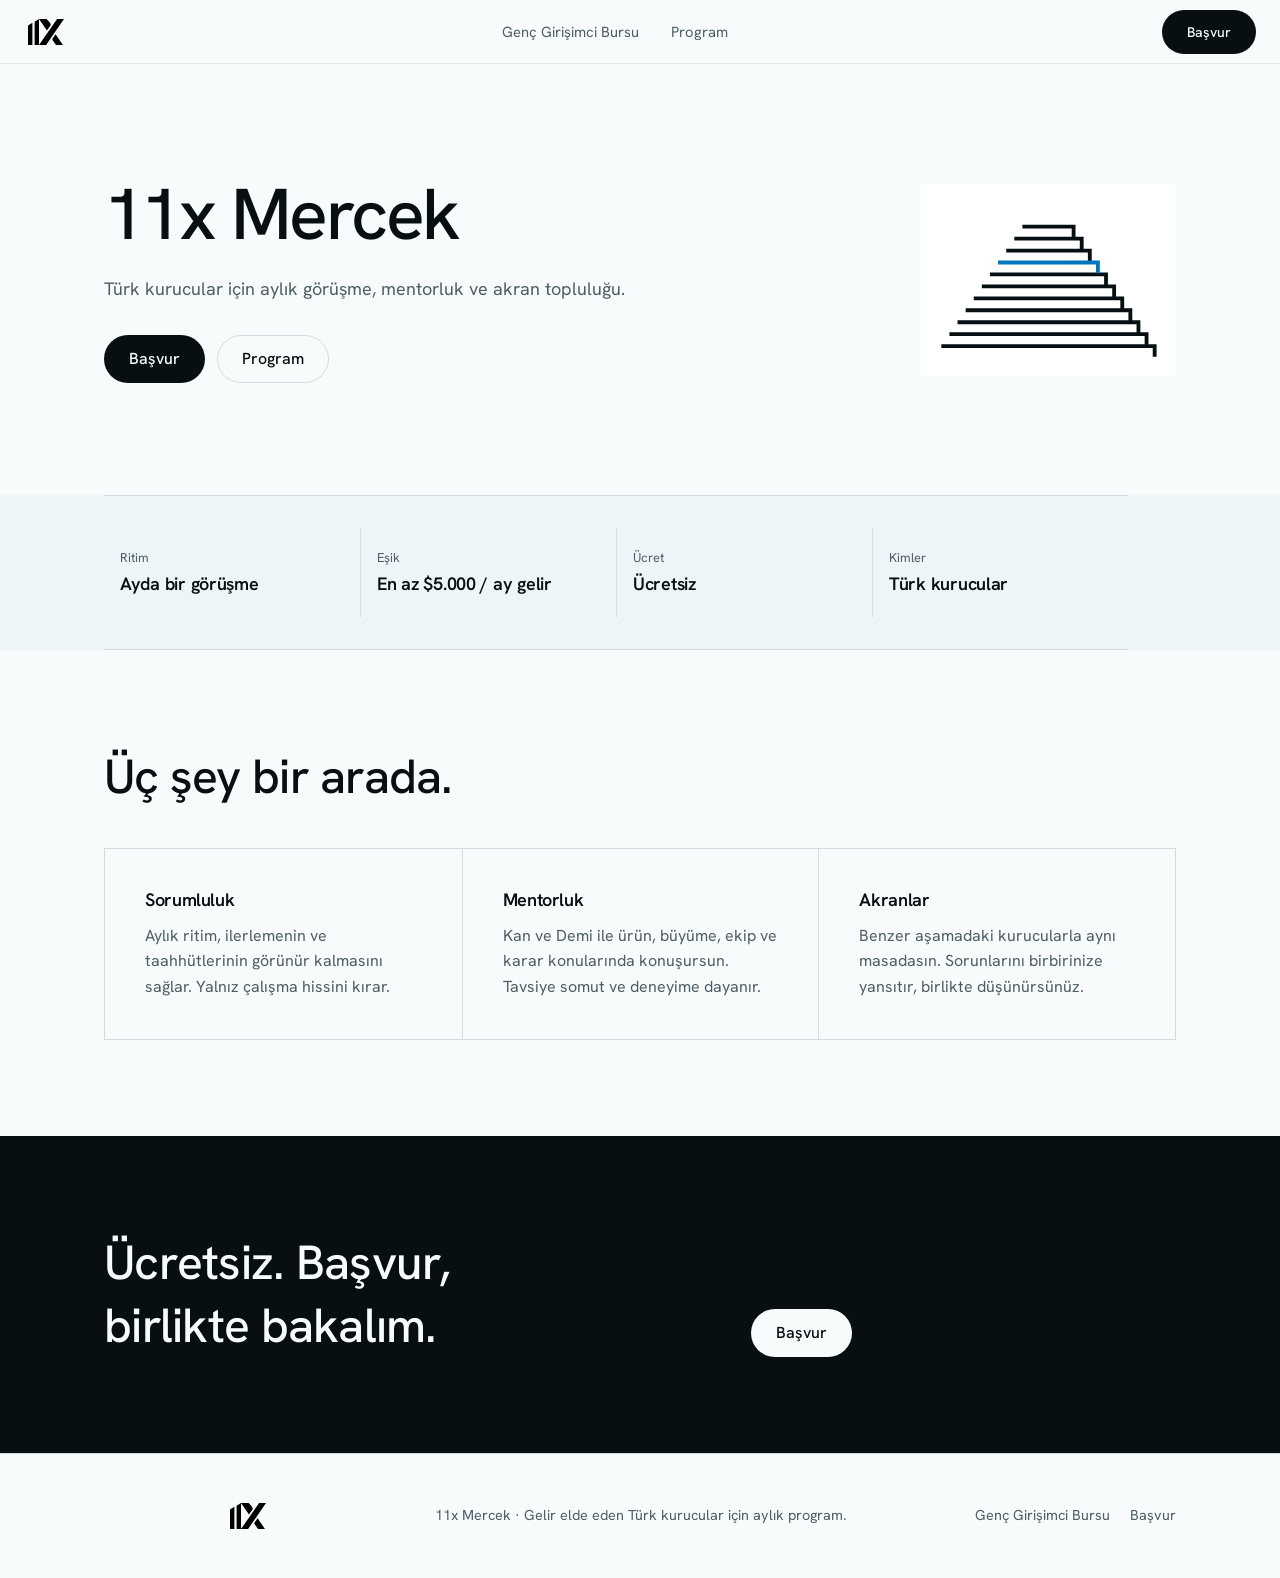
==== mercek/index.html @ 0d8f1ba3 "feat: add 11x Mercek page for revenue-stage founders Introduce /mercek/ as a separate free program t" ====
<!DOCTYPE html>
<html lang="tr">
  <head>
    <meta charset="utf-8">
    <meta
      name="viewport"
      content="width=device-width, initial-scale=1, viewport-fit=cover"
    >
    <title>11x Mercek | Gelir elde eden Türk kurucular için</title>
    <meta
      name="description"
      content="Aylık en az 5.000 USD gelir elde eden Türk kurucular için ücretsiz aylık görüşme, mentorluk ve akran topluluğu."
    >
    <meta name="theme-color" content="oklch(0.16 0.015 230)">
    <meta property="og:title" content="11x Mercek">
    <meta
      property="og:description"
      content="Accountability, mentorluk ve benzer aşamadaki kurucularla aylık görüşmeler. Ücretsiz."
    >
    <meta property="og:type" content="website">
    <meta property="og:url" content="https://11xburs.com/mercek/">
    <link rel="canonical" href="https://11xburs.com/mercek/">
    <link rel="icon" href="../assets/11x-logo.svg" type="image/svg+xml">
    <link rel="preconnect" href="https://fonts.googleapis.com">
    <link rel="preconnect" href="https://fonts.gstatic.com" crossorigin>
    <link
      href="https://fonts.googleapis.com/css2?family=Hanken+Grotesk:wght@400;500;600;700&amp;display=swap"
      rel="stylesheet"
    >
    <link rel="stylesheet" href="../styles.css?v=20260810.1">
  </head>
  <body class="page-mercek">
    <a class="skip-link" href="#icerik">İçeriğe geç</a>

    <header class="site-header">
      <nav class="container nav" aria-label="Ana navigasyon">
        <a class="wordmark" href="../index.html" aria-label="11x ana sayfa">
          <img
            class="wordmark__logo"
            src="../assets/11x-logo.svg"
            alt=""
            width="861"
            height="606"
          >
        </a>
        <div class="nav__links">
          <a href="../index.html">Genç Girişimci Bursu</a>
          <a href="#program">Program</a>
        </div>
        <a
          class="button button--small button--dark"
          href="https://forms.gle/DDXF66MxavWBtj5W9"
          target="_blank"
          rel="noopener noreferrer"
        >
          Başvur
        </a>
      </nav>
    </header>

    <main id="icerik">
      <section class="mercek-hero container" aria-labelledby="mercek-baslik">
        <div class="mercek-hero__copy">
          <h1 id="mercek-baslik">11x Mercek</h1>
          <p class="mercek-hero__lead">
            Türk kurucular için aylık görüşme, mentorluk ve akran topluluğu.
          </p>
          <div class="mercek-hero__actions">
            <a
              class="button button--dark"
              href="https://forms.gle/DDXF66MxavWBtj5W9"
              target="_blank"
              rel="noopener noreferrer"
            >
              Başvur
            </a>
            <a class="button button--outline" href="#program">Program</a>
          </div>
        </div>
        <img
          class="mercek-hero__art"
          src="../assets/terraced-scale.svg"
          alt="Koyu renkli basamakların arasında tek bir kobalt basamak"
          width="1200"
          height="900"
        >
      </section>

      <section class="section section--surface mercek-facts-wrap">
        <div class="container">
          <dl class="fact-strip fact-strip--mercek">
            <div>
              <dt>Ritim</dt>
              <dd>Ayda bir görüşme</dd>
            </div>
            <div>
              <dt>Eşik</dt>
              <dd>En az $5.000 / ay gelir</dd>
            </div>
            <div>
              <dt>Ücret</dt>
              <dd>Ücretsiz</dd>
            </div>
            <div>
              <dt>Kimler</dt>
              <dd>Türk kurucular</dd>
            </div>
          </dl>
        </div>
      </section>

      <section class="section" id="program" aria-labelledby="mercek-program-baslik">
        <div class="container">
          <div class="section-heading section-heading--solo section-heading--compact">
            <h2 id="mercek-program-baslik">Üç şey bir arada.</h2>
          </div>
          <div class="mercek-pillars">
            <article class="mercek-pillar">
              <h3>Sorumluluk</h3>
              <p>
                Aylık ritim, ilerlemenin ve taahhütlerinin görünür kalmasını
                sağlar. Yalnız çalışma hissini kırar.
              </p>
            </article>
            <article class="mercek-pillar">
              <h3>Mentorluk</h3>
              <p>
                Kan ve Demi ile ürün, büyüme, ekip ve karar konularında
                konuşursun. Tavsiye somut ve deneyime dayanır.
              </p>
            </article>
            <article class="mercek-pillar">
              <h3>Akranlar</h3>
              <p>
                Benzer aşamadaki kurucularla aynı masadasın. Sorunlarını
                birbirinize yansıtır, birlikte düşünürsünüz.
              </p>
            </article>
          </div>
        </div>
      </section>

      <section class="section application application--mercek" id="basvuru">
        <div class="container application__intro">
          <div>
            <h2>Ücretsiz. Başvur, birlikte bakalım.</h2>
          </div>
          <div>
            <a
              class="button button--light"
              href="https://forms.gle/DDXF66MxavWBtj5W9"
              target="_blank"
              rel="noopener noreferrer"
            >
              Başvur
            </a>
          </div>
        </div>
      </section>
    </main>

    <footer class="footer">
      <div class="container footer__inner">
        <a
          class="wordmark wordmark--footer"
          href="../index.html"
          aria-label="11x ana sayfa"
        >
          <img
            class="wordmark__logo"
            src="../assets/11x-logo.svg"
            alt=""
            width="861"
            height="606"
          >
        </a>
        <p>11x Mercek · Gelir elde eden Türk kurucular için aylık program.</p>
        <div class="footer__links">
          <a href="../index.html">Genç Girişimci Bursu</a>
          <a
            href="https://forms.gle/DDXF66MxavWBtj5W9"
            target="_blank"
            rel="noopener noreferrer"
          >
            Başvur
          </a>
        </div>
      </div>
    </footer>
  </body>
</html>
---- styles.css ----
:root {
  color-scheme: light;
  --color-bg: oklch(1 0 0);
  --color-surface: oklch(0.965 0.008 230);
  --color-ink: oklch(0.16 0.015 230);
  --color-muted: oklch(0.47 0.025 230);
  --color-line: oklch(0.89 0.012 230);
  --color-primary: oklch(0.52 0.19 230);
  --color-primary-soft: oklch(0.95 0.035 230);
  --color-primary-dark: oklch(0.38 0.16 230);
  --color-on-primary: oklch(1 0 0);
  --container: 70rem;
  --gutter: clamp(1.25rem, 3vw, 1.5rem);
  --radius: 0.25rem;
  --ease-out: cubic-bezier(0.16, 1, 0.3, 1);
  --z-sticky: 20;
}

*,
*::before,
*::after {
  box-sizing: border-box;
}

html {
  scroll-behavior: smooth;
  scroll-padding-top: 8rem;
}

body {
  margin: 0;
  background: var(--color-bg);
  color: var(--color-ink);
  font-family: "Hanken Grotesk", sans-serif;
  font-size: 1rem;
  line-height: 1.5;
  font-kerning: normal;
  font-optical-sizing: auto;
  -webkit-font-smoothing: antialiased;
  text-rendering: optimizeLegibility;
}

body,
button,
input,
textarea {
  font-family: "Hanken Grotesk", sans-serif;
}

img,
svg {
  display: block;
  max-width: 100%;
}

img {
  height: auto;
}

a {
  color: inherit;
}

h1,
h2,
h3,
p,
blockquote,
figure,
dl,
dd {
  margin: 0;
}

h1,
h2,
h3 {
  font-weight: 500;
  letter-spacing: -0.02em;
  line-height: 1.2;
  text-wrap: balance;
}

h3 {
  font-weight: 600;
}

p,
li {
  text-wrap: pretty;
}

button,
a {
  -webkit-tap-highlight-color: transparent;
}

:focus-visible {
  outline: 3px solid var(--color-primary);
  outline-offset: 4px;
}

.sr-only {
  position: absolute;
  width: 1px;
  height: 1px;
  overflow: hidden;
  clip: rect(0, 0, 0, 0);
  clip-path: inset(50%);
  white-space: nowrap;
}

.container {
  width: 100%;
  max-width: var(--container);
  margin-inline: auto;
  padding-left: max(var(--gutter), env(safe-area-inset-left));
  padding-right: max(var(--gutter), env(safe-area-inset-right));
}

.skip-link {
  position: fixed;
  z-index: calc(var(--z-sticky) + 1);
  top: 0.75rem;
  left: 0.75rem;
  translate: 0 -180%;
  padding: 0.6rem 0.9rem;
  border-radius: var(--radius);
  background: var(--color-ink);
  color: var(--color-bg);
  font-weight: 600;
  text-decoration: none;
}

.skip-link:focus {
  translate: 0;
}

.announcement {
  background: var(--color-primary);
  color: var(--color-on-primary);
  font-size: 0.875rem;
  line-height: 1.5;
}

.announcement__inner {
  display: flex;
  min-height: 2.5rem;
  align-items: center;
  justify-content: center;
  gap: 0.65rem;
  text-align: center;
}

.announcement__inner a {
  margin-left: 0.25rem;
  font-weight: 700;
}

.announcement__dot {
  width: 0.5rem;
  height: 0.5rem;
  flex: 0 0 auto;
  border-radius: 50%;
  background: var(--color-on-primary);
  box-shadow: 0 0 0 0.25rem oklch(1 0 0 / 0.2);
}

.site-header {
  position: sticky;
  z-index: var(--z-sticky);
  top: 0;
  box-shadow: inset 0 -1px oklch(0 0 0 / 0.05);
  background: oklch(1 0 0 / 0.82);
  backdrop-filter: blur(4px);
}

.nav {
  display: flex;
  min-height: 4rem;
  max-width: 80rem;
  align-items: center;
  justify-content: space-between;
  gap: 1.5rem;
}

.wordmark {
  display: inline-flex;
  min-width: 2.75rem;
  min-height: 2.75rem;
  align-items: center;
  justify-content: center;
  gap: 0.8rem;
  color: var(--color-ink);
  text-decoration: none;
}

.wordmark__logo {
  width: 2.25rem;
  flex: 0 0 auto;
}

.nav__links {
  display: flex;
  align-items: center;
  gap: clamp(1rem, 2.5vw, 2rem);
}

.nav__links a {
  color: var(--color-muted);
  font-size: 0.92rem;
  font-weight: 400;
  text-decoration: none;
  transition: color 160ms ease;
}

.nav__links a:hover {
  color: var(--color-ink);
}

.nav__links a[aria-current="page"] {
  color: var(--color-ink);
  font-weight: 600;
}

.button {
  display: inline-flex;
  min-height: 3rem;
  align-items: center;
  justify-content: center;
  gap: 0.65rem;
  border: 1px solid transparent;
  border-radius: 999px;
  padding: 0.625rem 1.5rem;
  font-size: 1rem;
  font-weight: 500;
  line-height: 1;
  text-decoration: none;
  transition:
    translate 180ms var(--ease-out),
    background-color 180ms ease,
    color 180ms ease,
    border-color 180ms ease;
}

.button:hover {
  translate: 0 -2px;
}

.button--small {
  min-height: 2.75rem;
  padding: 0.375rem 1.5rem;
  font-size: 0.875rem;
  line-height: 1.5;
}

.button--dark {
  background: var(--color-ink);
  color: var(--color-bg);
}

.button--dark:hover {
  background: var(--color-primary-dark);
}

.button--outline {
  border-color: var(--color-line);
  background: var(--color-bg);
  color: var(--color-ink);
}

.button--outline:hover {
  border-color: var(--color-ink);
}

.button--light {
  background: var(--color-bg);
  color: var(--color-ink);
}

.hero {
  padding-block: 9rem 6rem;
  text-align: center;
}

.hero__art {
  width: 15rem;
  aspect-ratio: 4 / 3;
  margin-inline: auto;
  object-fit: contain;
  animation: hero-arrive 850ms var(--ease-out) both;
}

.hero__copy {
  max-width: 58rem;
  margin: 2.5rem auto 0;
  animation: hero-arrive 850ms 90ms var(--ease-out) both;
}

.hero h1 {
  font-size: 3.5rem;
  line-height: 1.2;
  letter-spacing: -0.0275em;
}

.hero__lead {
  max-width: 48rem;
  margin: 1.25rem auto 0;
  color: var(--color-muted);
  font-size: 1.125rem;
  line-height: 1.625;
}

.hero__actions {
  display: flex;
  flex-wrap: wrap;
  justify-content: center;
  gap: 0.75rem;
  margin-top: 1.75rem;
}

.fact-strip {
  display: grid;
  grid-template-columns: repeat(4, 1fr);
  max-width: 64rem;
  margin: 4.5rem auto 0;
  border-block: 1px solid var(--color-line);
}

.fact-strip div {
  padding: 1.25rem 1rem;
}

.fact-strip div + div {
  border-left: 1px solid var(--color-line);
}

.fact-strip dt {
  color: var(--color-muted);
  font-size: 0.8rem;
}

.fact-strip dd {
  margin-top: 0.15rem;
  font-size: 1.125rem;
  font-weight: 600;
  letter-spacing: -0.015em;
}

.section {
  padding-block: 6rem;
}

.section--surface {
  background: var(--color-surface);
}

.section-heading h2,
.community h2,
.requirements h2,
.faq-layout h2,
.application h2 {
  font-size: clamp(2rem, 4vw, 3rem);
  line-height: 1.3;
  letter-spacing: -0.015em;
}

.section-heading {
  display: grid;
  grid-template-columns: minmax(0, 1.05fr) minmax(18rem, 0.65fr);
  gap: 5rem;
  align-items: end;
  padding-bottom: 3rem;
}

.section-heading > p {
  max-width: 36rem;
  color: var(--color-muted);
  font-size: 1rem;
  line-height: 1.625;
}

.support-list {
  border-top: 1px solid var(--color-line);
}

.support-row {
  display: grid;
  grid-template-columns: minmax(12rem, 0.7fr) minmax(18rem, 1.3fr);
  gap: 3rem;
  padding-block: 2.25rem;
  border-bottom: 1px solid var(--color-line);
}

.support-row h3 {
  font-size: 1.5rem;
  line-height: 1.4;
  letter-spacing: -0.01em;
}

.support-row p {
  max-width: 43rem;
  color: var(--color-muted);
  font-size: 1.125rem;
  line-height: 1.625;
}

.community {
  overflow: hidden;
  background: var(--color-primary-dark);
  color: var(--color-on-primary);
}

.community__layout {
  display: grid;
  grid-template-columns: minmax(0, 1fr) minmax(20rem, 0.8fr);
  gap: 6rem;
}

.community__label,
.application__status {
  margin-bottom: 1rem;
  font-size: 0.75rem;
  font-weight: 600;
  letter-spacing: 0.06em;
  text-transform: uppercase;
}

.community__copy {
  padding-top: 0.5rem;
}

.community__copy > p {
  font-size: 1.125rem;
  line-height: 1.625;
}

.community__copy ul {
  margin: 2rem 0 0;
  padding: 0;
  list-style: none;
}

.community__copy li {
  position: relative;
  padding: 1rem 0 1rem 1.75rem;
  border-top: 1px solid oklch(1 0 0 / 0.24);
}

.community__copy li::before {
  position: absolute;
  left: 0;
  content: "→";
}

.section-heading--compact {
  grid-template-columns: 1fr;
  max-width: 42rem;
  padding-bottom: 2.5rem;
}

.section-heading--solo {
  grid-template-columns: 1fr;
  max-width: 46rem;
}

.mentors {
  display: grid;
  grid-template-columns: repeat(2, 1fr);
  border-block: 1px solid var(--color-line);
}

.mentor {
  display: grid;
  grid-template-columns: 5.5rem minmax(0, 1fr);
  gap: 1.25rem;
  align-items: start;
  padding: 2.5rem;
}

.mentor + .mentor {
  border-left: 1px solid var(--color-line);
}

.mentor__photo {
  width: 5.5rem;
  aspect-ratio: 1;
  border: 1px solid var(--color-line);
  border-radius: 50%;
  object-fit: cover;
}

.mentor__content {
  display: flex;
  min-width: 0;
  height: 100%;
  flex-direction: column;
}

.mentor h3 {
  font-size: 1.5rem;
  line-height: 1.4;
  letter-spacing: -0.01em;
}

.mentor__role {
  margin-top: 0.25rem;
  color: var(--color-primary-dark);
  font-weight: 600;
}

.mentor__role a {
  text-decoration-thickness: 1px;
  text-underline-offset: 0.18em;
}

.mentor__content > p:not(.mentor__role) {
  margin-top: 1.25rem;
  color: var(--color-muted);
  line-height: 1.625;
}

.mentor__content > a {
  display: inline-block;
  align-self: flex-start;
  margin-top: auto;
  padding-top: 1.5rem;
  color: var(--color-ink);
  font-weight: 600;
  text-underline-offset: 0.2em;
}

.requirements {
  display: grid;
  grid-template-columns: minmax(16rem, 0.65fr) minmax(0, 1.35fr);
  gap: 5rem;
}

.requirements > div:first-child > p {
  max-width: 28rem;
  margin-top: 1.5rem;
  color: var(--color-muted);
  font-size: 1rem;
}

.requirements__columns {
  display: grid;
  grid-template-columns: repeat(2, 1fr);
  gap: 3rem;
}

.requirements h3 {
  font-size: 1.4rem;
}

.check-list {
  margin: 1.5rem 0 0;
  padding: 0;
  list-style: none;
}

.check-list li {
  position: relative;
  padding: 0.85rem 0 0.85rem 1.8rem;
  border-top: 1px solid var(--color-line);
  line-height: 1.6;
}

.check-list li::before {
  position: absolute;
  left: 0;
  color: var(--color-primary);
  content: "✓";
  font-weight: 700;
}

.faq-layout {
  display: grid;
  grid-template-columns: minmax(16rem, 0.7fr) minmax(0, 1.3fr);
  gap: 5rem;
}

.faq {
  border-top: 1px solid var(--color-line);
}

.faq details {
  border-bottom: 1px solid var(--color-line);
}

.faq summary {
  position: relative;
  padding: 1.45rem 3rem 1.45rem 0;
  cursor: pointer;
  font-size: 1.12rem;
  font-weight: 600;
  list-style: none;
}

.faq summary::-webkit-details-marker {
  display: none;
}

.faq summary::after {
  position: absolute;
  top: 50%;
  right: 0.25rem;
  color: var(--color-primary);
  content: "+";
  font-size: 1.6rem;
  font-weight: 400;
  translate: 0 -50%;
}

.faq details[open] summary::after {
  content: "–";
}

.faq details p {
  max-width: 42rem;
  padding: 0 3rem 1.5rem 0;
  color: var(--color-muted);
  line-height: 1.625;
}

.mentor-testimonial {
  max-width: 52rem;
  margin-top: 6rem;
  text-align: center;
}

.mentor-testimonial blockquote {
  border-block: 1px solid var(--color-line);
  padding: 3rem 1rem;
  color: var(--color-ink);
  font-size: clamp(1.5rem, 3vw, 2.25rem);
  font-weight: 500;
  line-height: 1.4;
  letter-spacing: -0.015em;
  text-wrap: balance;
}

.mentor-testimonial figcaption {
  margin-top: 1rem;
  color: var(--color-muted);
  font-size: 0.875rem;
}

.alumni-voices {
  background: var(--color-surface);
}

.alumni-highlight {
  display: grid;
  grid-template-columns: minmax(16rem, 0.6fr) minmax(0, 1.4fr);
  border-block: 1px solid var(--color-line);
}

.alumni-highlight + .alumni-highlight {
  border-top: 0;
}

.alumni-highlight__quote {
  display: flex;
  min-width: 0;
  align-items: center;
  padding: clamp(2rem, 4vw, 3rem) 0 clamp(2rem, 4vw, 3rem)
    clamp(2rem, 5vw, 4.5rem);
}

.alumni-highlight__quote blockquote {
  max-width: 50rem;
  font-size: 1.125rem;
  font-weight: 400;
  line-height: 1.65;
  letter-spacing: -0.005em;
  text-wrap: pretty;
}

.alumni-highlight__person {
  display: flex;
  flex-direction: column;
  justify-content: center;
  gap: 1.25rem;
  border-right: 1px solid var(--color-line);
  padding: clamp(2rem, 4vw, 3rem) clamp(2rem, 4vw, 3rem)
    clamp(2rem, 4vw, 3rem) 0;
}

.alumni-highlight__person h3 {
  font-size: 1.25rem;
}

.age-badge {
  display: inline-flex;
  min-height: 1.6rem;
  align-items: center;
  border-radius: 999px;
  padding: 0.2rem 0.6rem;
  background: var(--color-primary-soft);
  color: var(--color-primary-dark);
  font-size: 0.75rem;
  font-weight: 600;
  letter-spacing: 0;
  line-height: 1;
  vertical-align: 0.15em;
  white-space: nowrap;
}

.alumni-highlight__person h3 .age-badge {
  margin-left: 0.4rem;
}

.alumni-highlight__person p {
  max-width: 30rem;
  margin-top: 0.625rem;
  color: var(--color-muted);
  font-size: 0.9375rem;
  line-height: 1.625;
}

.alumni-voices__footer {
  display: flex;
  justify-content: flex-end;
  margin-top: 2rem;
}

.alumni-portrait {
  display: block;
  width: 7.5rem;
  aspect-ratio: 1;
  flex: 0 0 auto;
  border-radius: 50%;
  background: var(--color-primary);
  box-shadow: inset 0 0 0 1px oklch(1 0 0 / 0.18);
  object-fit: cover;
  object-position: center;
}

.alumni-portrait--small {
  width: 5.5rem;
}

.alumni-page-hero {
  display: grid;
  grid-template-columns: minmax(0, 1fr) 18rem;
  gap: clamp(3rem, 8vw, 8rem);
  align-items: center;
  padding-block: clamp(5rem, 10vw, 8rem);
}

.alumni-page-hero__copy {
  max-width: 46rem;
}

.alumni-page-hero h1 {
  font-size: clamp(2.75rem, 6vw, 5rem);
  line-height: 1.08;
  letter-spacing: -0.035em;
}

.alumni-page-hero p {
  max-width: 42rem;
  margin-top: 1.5rem;
  color: var(--color-muted);
  font-size: 1.2rem;
  line-height: 1.625;
}

.alumni-page-hero__art {
  width: 100%;
  aspect-ratio: 4 / 3;
  object-fit: contain;
  animation: hero-arrive 850ms var(--ease-out) both;
}

.graduate-list {
  border-top: 1px solid var(--color-line);
}

.graduate-entry {
  border-bottom: 1px solid var(--color-line);
}

.graduate-entry > summary {
  display: grid;
  grid-template-columns: 7.5rem minmax(0, 1fr) auto;
  gap: clamp(1.5rem, 4vw, 3rem);
  align-items: center;
  min-height: 10rem;
  padding-block: 1.5rem;
  cursor: pointer;
  list-style: none;
}

.graduate-entry > summary::-webkit-details-marker {
  display: none;
}

.graduate-entry__identity {
  display: flex;
  min-width: 0;
  flex-direction: column;
  gap: 0.65rem;
}

.graduate-entry__identity strong {
  font-size: clamp(1.65rem, 3vw, 2.25rem);
  font-weight: 500;
  letter-spacing: -0.02em;
  line-height: 1.2;
}

.graduate-entry__name {
  display: flex;
  flex-wrap: wrap;
  align-items: center;
  gap: 0.75rem;
  color: var(--color-ink);
}

.graduate-entry__badges {
  display: inline-flex;
  align-items: center;
  gap: 0.4rem;
}

.graduate-entry__bio {
  max-width: 43rem;
  color: var(--color-muted);
  line-height: 1.625;
}

.graduate-entry__toggle {
  display: inline-flex;
  min-width: 8.5rem;
  min-height: 2.75rem;
  align-items: center;
  justify-content: flex-end;
  gap: 0.75rem;
  color: var(--color-primary-dark);
  font-size: 0.9rem;
  font-weight: 600;
}

.graduate-entry__toggle::after {
  content: "+";
  font-size: 1.5rem;
  font-weight: 400;
}

.graduate-entry__close-label {
  display: none;
}

.graduate-entry[open] .graduate-entry__open-label {
  display: none;
}

.graduate-entry[open] .graduate-entry__close-label {
  display: inline;
}

.graduate-entry[open] .graduate-entry__toggle::after {
  content: "–";
}

.graduate-entry__body {
  border-top: 1px solid var(--color-line);
  padding-left: calc(7.5rem + clamp(1.5rem, 4vw, 3rem));
}

.profile-link {
  display: inline-flex;
  width: 1.75rem;
  height: 1.75rem;
  align-items: center;
  justify-content: center;
  border: 0;
  border-radius: 0.25rem;
  padding: 0.35rem;
  background: transparent;
  color: var(--color-muted);
  flex: 0 0 auto;
  text-decoration: none;
  transition: color 180ms var(--ease-out);
}

.profile-link:hover {
  color: var(--color-primary-dark);
}

.profile-link svg {
  width: 100%;
  height: 100%;
}

.graduate-story {
  display: grid;
  grid-template-columns: minmax(9rem, 0.35fr) minmax(0, 1fr);
  gap: clamp(2rem, 5vw, 5rem);
  padding-block: clamp(2rem, 5vw, 3.5rem);
  border-bottom: 1px solid var(--color-line);
}

.graduate-story:last-child {
  border-bottom: 0;
}

.graduate-story figcaption {
  color: var(--color-primary-dark);
  font-size: 0.9rem;
  font-weight: 600;
}

.graduate-story blockquote {
  max-width: 46rem;
  font-size: clamp(1.2rem, 2.25vw, 1.65rem);
  font-weight: 500;
  line-height: 1.55;
  letter-spacing: -0.012em;
  text-wrap: pretty;
}

.application {
  background: var(--color-ink);
  color: var(--color-bg);
}

.application__intro {
  display: grid;
  grid-template-columns: minmax(0, 1fr) minmax(20rem, 0.75fr);
  gap: 5rem;
  align-items: end;
}

.application__intro .button {
  margin-top: 0;
}

.footer {
  border-top: 1px solid var(--color-line);
  padding-block: 2.5rem;
}

.footer__inner {
  display: grid;
  grid-template-columns: 1fr 1.5fr 1fr;
  align-items: center;
  gap: 2rem;
}

.footer__inner > p {
  color: var(--color-muted);
  font-size: 0.9rem;
  text-align: center;
}

.footer__links {
  display: flex;
  flex-wrap: wrap;
  justify-content: flex-end;
  gap: 1.25rem;
}

.footer__links a {
  color: var(--color-muted);
  font-size: 0.9rem;
  text-decoration: none;
}

@keyframes hero-arrive {
  from {
    transform: translateY(18px) scale(0.98);
  }
  to {
    transform: translateY(0) scale(1);
  }
}

/* —— 11x Mercek —— */

.page-mercek {
  --color-bg: oklch(0.985 0.004 230);
}

.page-mercek .site-header {
  background: oklch(0.985 0.004 230 / 0.92);
  box-shadow: inset 0 -1px oklch(0 0 0 / 0.08);
}

.mercek-hero {
  display: grid;
  grid-template-columns: minmax(0, 1fr) 16rem;
  gap: clamp(2.5rem, 7vw, 6rem);
  align-items: center;
  padding-block: clamp(4rem, 9vw, 7rem);
}

.mercek-hero__copy {
  max-width: 44rem;
}

.mercek-hero__eyebrow {
  margin-bottom: 1rem;
  color: var(--color-primary-dark);
  font-size: 0.75rem;
  font-weight: 600;
  letter-spacing: 0.06em;
  text-transform: uppercase;
}

.mercek-hero h1 {
  font-size: clamp(2.75rem, 6vw, 4.5rem);
  line-height: 1.08;
  letter-spacing: -0.035em;
}

.mercek-hero__lead {
  max-width: 40rem;
  margin-top: 1.25rem;
  color: var(--color-muted);
  font-size: 1.125rem;
  line-height: 1.625;
}

.mercek-hero__actions {
  display: flex;
  flex-wrap: wrap;
  gap: 0.75rem;
  margin-top: 2rem;
}

.mercek-hero__art {
  width: 100%;
  aspect-ratio: 4 / 3;
  object-fit: contain;
  animation: hero-arrive 850ms var(--ease-out) both;
}

.mercek-facts-wrap {
  padding-block: 0;
}

.fact-strip--mercek {
  margin: 0;
  padding-block: 2rem;
}

.mercek-pillars {
  display: grid;
  grid-template-columns: repeat(3, 1fr);
  gap: 0;
  border: 1px solid var(--color-line);
}

.mercek-pillar {
  padding: clamp(1.75rem, 4vw, 2.5rem);
}

.mercek-pillar + .mercek-pillar {
  border-left: 1px solid var(--color-line);
}

.mercek-pillar h3 {
  font-size: 1.125rem;
}

.mercek-pillar p {
  margin-top: 0.75rem;
  color: var(--color-muted);
  font-size: 1rem;
  line-height: 1.6;
}

.mercek-process {
  display: grid;
  grid-template-columns: minmax(0, 1fr) minmax(16rem, 0.55fr);
  gap: clamp(2.5rem, 6vw, 5rem);
  align-items: start;
}

.mercek-process__lead {
  max-width: 40rem;
  margin-top: 1rem;
  color: var(--color-muted);
  font-size: 1.125rem;
  line-height: 1.625;
}

.mercek-process__steps {
  margin: 0;
  padding: 0;
  list-style: none;
  counter-reset: mercek-step;
  border-top: 1px solid var(--color-line);
}

.mercek-process__steps li {
  position: relative;
  padding: 1.25rem 0 1.25rem 2.75rem;
  border-bottom: 1px solid var(--color-line);
  font-size: 1.05rem;
  line-height: 1.5;
}

.mercek-process__steps li::before {
  position: absolute;
  left: 0;
  top: 1.25rem;
  counter-increment: mercek-step;
  content: counter(mercek-step);
  display: grid;
  width: 1.75rem;
  height: 1.75rem;
  place-items: center;
  border-radius: 50%;
  background: var(--color-primary-soft);
  color: var(--color-primary-dark);
  font-size: 0.8rem;
  font-weight: 600;
}

.requirements--mercek {
  grid-template-columns: minmax(0, 1fr) minmax(18rem, 0.65fr);
}

.check-list--mercek {
  margin: 0;
}

.mercek-teaser {
  border-block: 1px solid var(--color-line);
  background: var(--color-surface);
}

.mercek-teaser__layout {
  display: grid;
  grid-template-columns: minmax(0, 1fr) minmax(18rem, 0.75fr);
  gap: clamp(2rem, 6vw, 5rem);
  align-items: end;
}

.mercek-teaser__label {
  margin-bottom: 1rem;
  color: var(--color-primary-dark);
  font-size: 0.75rem;
  font-weight: 600;
  letter-spacing: 0.06em;
  text-transform: uppercase;
}

.mercek-teaser h2 {
  font-size: clamp(1.75rem, 4vw, 2.5rem);
}

.mercek-teaser__copy > p {
  color: var(--color-muted);
  font-size: 1.0625rem;
  line-height: 1.625;
}

.mercek-teaser__copy .button {
  margin-top: 1.5rem;
}

@media (max-width: 47.999rem) {
  .nav__links {
    display: none;
  }

  .section-heading,
  .community__layout,
  .requirements,
  .faq-layout,
  .application__intro,
  .alumni-highlight {
    grid-template-columns: 1fr;
    gap: 2.5rem;
  }

  .section-heading {
    align-items: start;
  }

  .support-row {
    grid-template-columns: minmax(10rem, 0.55fr) minmax(16rem, 1fr);
  }

  .alumni-highlight__quote {
    padding: 2rem 0;
  }

  .alumni-highlight {
    gap: 0;
  }

  .alumni-highlight__person {
    border-right: 0;
    border-bottom: 1px solid var(--color-line);
    padding-inline: 0;
  }

  .mercek-pillars {
    grid-template-columns: 1fr;
  }

  .mercek-pillar + .mercek-pillar {
    border-left: 0;
    border-top: 1px solid var(--color-line);
  }

  .requirements--mercek,
  .mercek-teaser__layout,
  .mercek-process {
    grid-template-columns: 1fr;
    gap: 2.5rem;
  }
}

@media (max-width: 47.5rem) {
  html {
    scroll-padding-top: 6rem;
  }

  .announcement__inner {
    justify-content: flex-start;
    padding-block: 0.55rem;
    font-size: 0.8125rem;
    line-height: 1.4;
    text-align: left;
  }

  .announcement__inner a {
    display: none;
  }

  .announcement__dot {
    align-self: flex-start;
    margin-top: 0.35rem;
  }

  .nav {
    min-height: 3.75rem;
    gap: 1rem;
  }

  .nav .button--small {
    min-height: 2.75rem;
    padding-inline: 1.125rem;
    font-size: 0.8125rem;
  }

  .section {
    padding-block: 4.5rem;
  }

  .section-heading h2,
  .community h2,
  .requirements h2,
  .faq-layout h2,
  .application h2 {
    font-size: 1.75rem;
    line-height: 1.4;
    letter-spacing: -0.01em;
  }

  .fact-strip {
    margin-top: 4rem;
    grid-template-columns: 1fr;
  }

  .fact-strip div {
    display: flex;
    align-items: baseline;
    justify-content: space-between;
    gap: 1rem;
    padding: 1rem 0;
    text-align: left;
  }

  .fact-strip div + div {
    border-top: 1px solid var(--color-line);
    border-left: 0;
  }

  .support-row {
    grid-template-columns: 1fr;
    gap: 1.25rem;
  }

  .support-row > div {
    grid-column: 1;
  }

  .mentors,
  .requirements__columns {
    grid-template-columns: 1fr;
  }

  .mentor {
    padding-inline: 0;
  }

  .mentor + .mentor {
    border-top: 1px solid var(--color-line);
    border-left: 0;
  }

  .footer__inner {
    grid-template-columns: 1fr;
  }

  .footer__inner > p {
    text-align: left;
  }

  .footer__links {
    justify-content: flex-start;
  }

  .footer__links a {
    display: inline-flex;
    min-height: 2.75rem;
    align-items: center;
  }

  .mentor-testimonial {
    margin-top: 4.5rem;
  }

  .mentor-testimonial blockquote {
    padding: 2rem 0;
    font-size: 1.35rem;
  }

  .alumni-page-hero {
    grid-template-columns: 1fr 9rem;
    gap: 2rem;
  }

  .graduate-entry > summary {
    grid-template-columns: 5.5rem minmax(0, 1fr);
    gap: 1.25rem;
  }

  .graduate-entry > summary .alumni-portrait {
    width: 5.5rem;
  }

  .graduate-entry__toggle {
    grid-column: 2;
    min-width: 0;
    justify-content: flex-start;
  }

  .graduate-entry__body {
    padding-left: 0;
  }

  .graduate-story {
    grid-template-columns: 1fr;
    gap: 1rem;
  }
}

@media (max-width: 39.999rem) {
  .hero {
    padding-block: 3rem 4.5rem;
    text-align: center;
  }

  .hero__art {
    width: 11rem;
    margin-inline: auto;
  }

  .hero__copy {
    margin-top: 2rem;
  }

  .hero h1 {
    font-size: 2rem;
    line-height: 1.3;
    letter-spacing: -0.025em;
  }

  .hero__lead {
    margin-inline: auto;
    font-size: 1rem;
  }

  .hero__actions {
    justify-content: center;
    margin-top: 1.75rem;
  }

  .fact-strip {
    margin-top: 3.25rem;
  }

  .alumni-page-hero {
    grid-template-columns: 1fr;
    padding-block: 4rem;
  }

  .alumni-page-hero__art {
    width: 9rem;
    grid-row: 1;
  }

  .mercek-hero {
    grid-template-columns: 1fr;
    padding-block: 4rem;
  }

  .mercek-hero__art {
    width: 9rem;
    grid-row: 1;
  }

  .mercek-pillars {
    grid-template-columns: 1fr;
  }

  .mercek-teaser__layout {
    grid-template-columns: 1fr;
    gap: 2rem;
  }

  .mercek-process {
    grid-template-columns: 1fr;
  }
}

@media (max-width: 24rem) {
  .nav .button--small {
    padding-inline: 1rem;
  }

  .mentor {
    grid-template-columns: 1fr;
  }

  .graduate-entry > summary {
    grid-template-columns: 1fr;
  }

  .graduate-entry__toggle {
    grid-column: 1;
  }

  .hero__actions {
    width: min(100%, 20rem);
    margin-inline: auto;
    align-items: stretch;
    flex-direction: column;
  }
}

@media (prefers-reduced-motion: reduce) {
  html {
    scroll-behavior: auto;
  }

  *,
  *::before,
  *::after {
    scroll-behavior: auto !important;
    transition-duration: 0.01ms !important;
    animation-duration: 0.01ms !important;
    animation-iteration-count: 1 !important;
  }

}
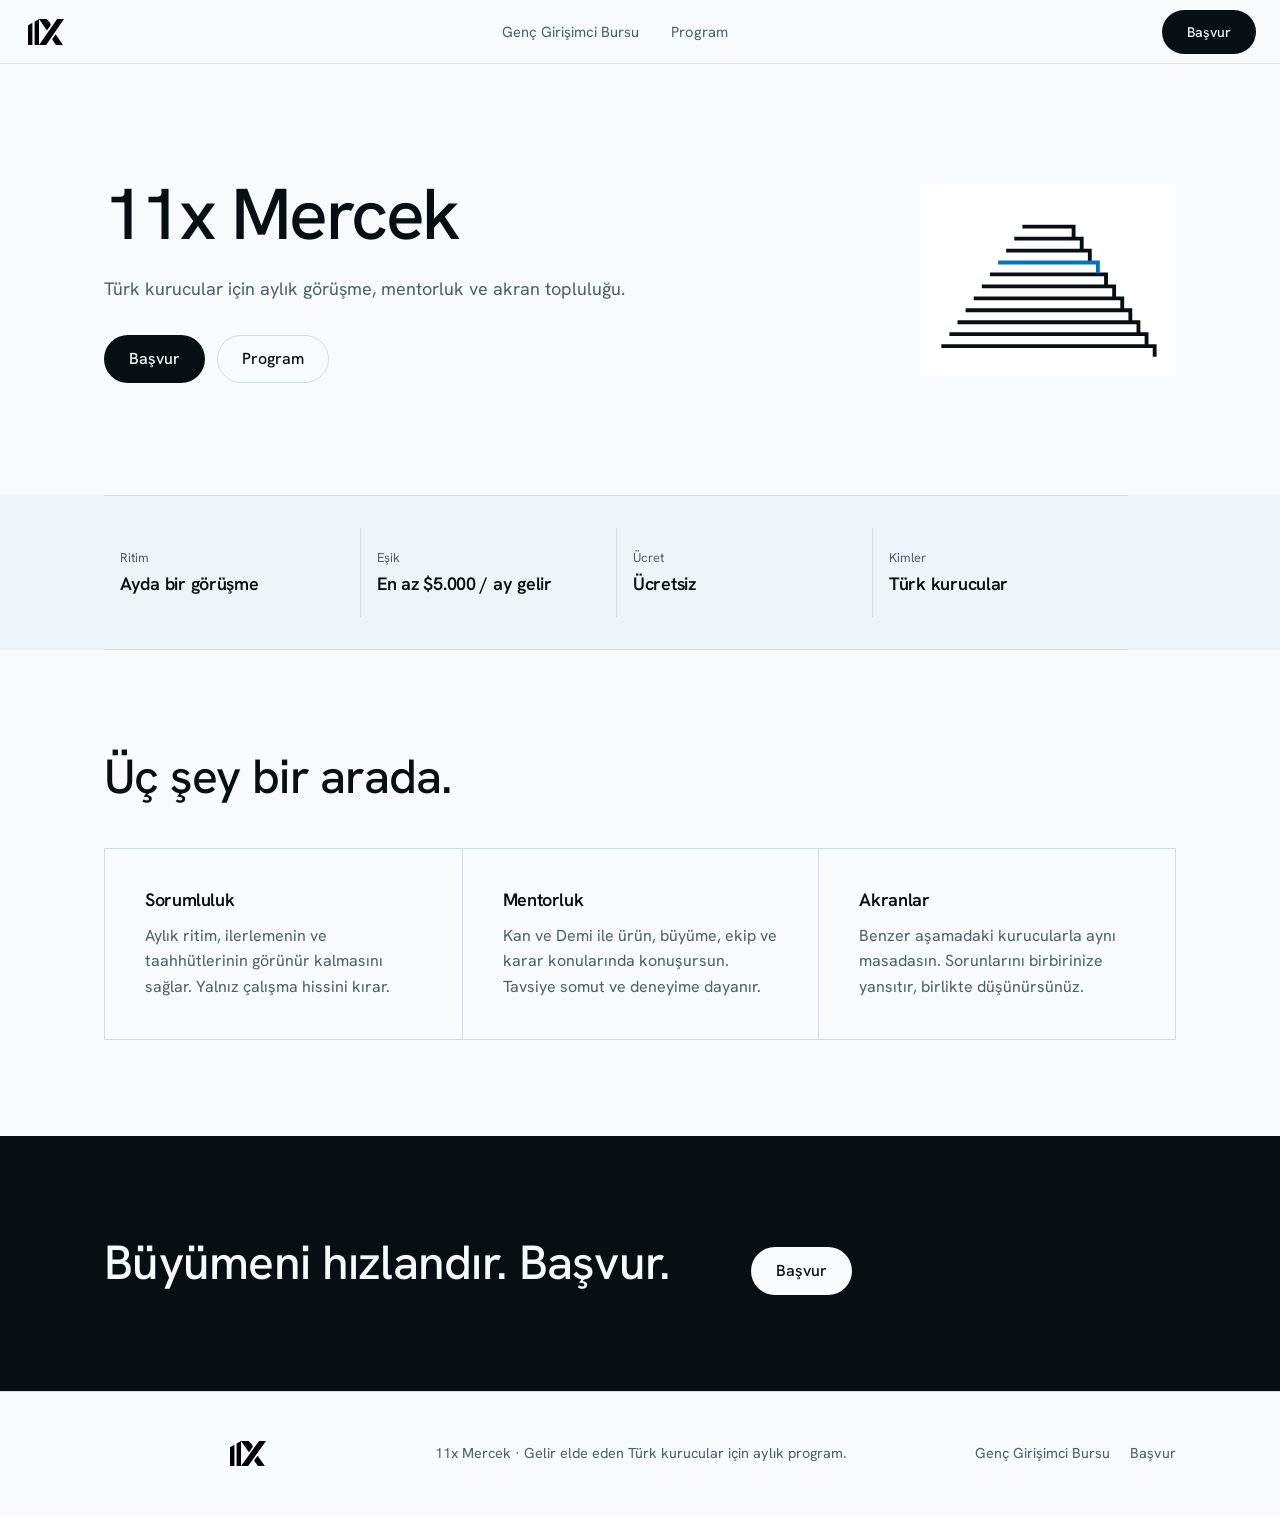
==== commit 00062edd: "fix: update Mercek CTA headline copy Co-authored-by: Cursor <cursoragent@cursor.com>" ====
--- a/mercek/index.html
+++ b/mercek/index.html
@@ -143,7 +143,7 @@
       <section class="section application application--mercek" id="basvuru">
         <div class="container application__intro">
           <div>
-            <h2>Ücretsiz. Başvur, birlikte bakalım.</h2>
+            <h2>Büyümeni hızlandır. Başvur.</h2>
           </div>
           <div>
             <a
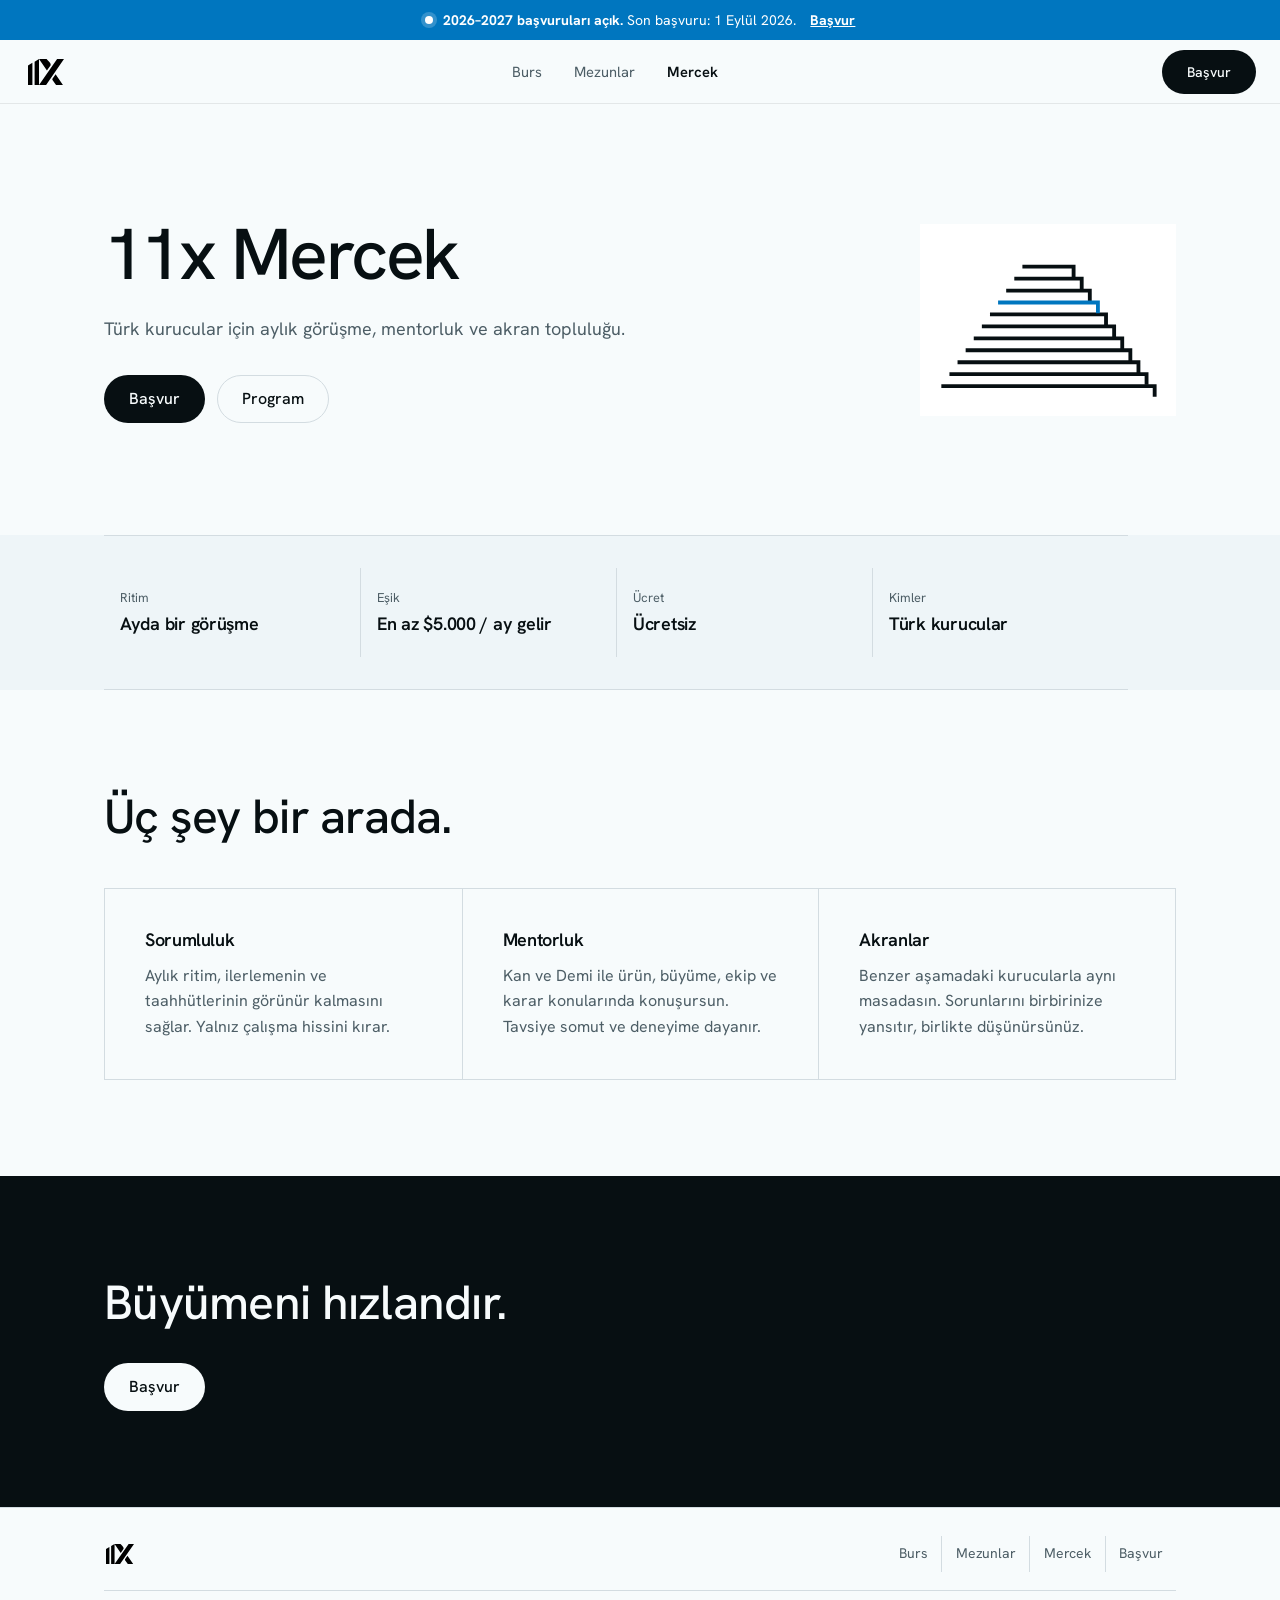
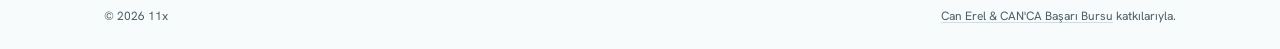
==== commit c20c4c78: "Polish shared chrome, mezunlar URL, and application CTA. Unify header/footer across pages, move alum" ====
--- a/mercek/index.html
+++ b/mercek/index.html
@@ -27,29 +27,47 @@
       href="https://fonts.googleapis.com/css2?family=Hanken+Grotesk:wght@400;500;600;700&amp;display=swap"
       rel="stylesheet"
     >
-    <link rel="stylesheet" href="../styles.css?v=20260810.1">
+    <link rel="stylesheet" href="../styles.css?v=20260812.8">
   </head>
   <body class="page-mercek">
     <a class="skip-link" href="#icerik">İçeriğe geç</a>
 
+    <div class="announcement">
+      <div class="container announcement__inner">
+        <span class="announcement__dot" aria-hidden="true"></span>
+        <p>
+          <strong>2026–2027 başvuruları açık.</strong>
+          Son başvuru: <time datetime="2026-09-01">1 Eylül 2026</time>.
+        </p>
+        <a
+          href="https://forms.gle/wE8u88QNbs6UGq2R9"
+          target="_blank"
+          rel="noopener noreferrer"
+        >
+          Başvur
+        </a>
+      </div>
+    </div>
+
     <header class="site-header">
       <nav class="container nav" aria-label="Ana navigasyon">
-        <a class="wordmark" href="../index.html" aria-label="11x ana sayfa">
+        <a class="wordmark" href="/" aria-label="11x ana sayfa">
           <img
             class="wordmark__logo"
-            src="../assets/11x-logo.svg"
+            src="/assets/11x-logo.svg"
             alt=""
             width="861"
             height="606"
           >
         </a>
         <div class="nav__links">
-          <a href="../index.html">Genç Girişimci Bursu</a>
-          <a href="#program">Program</a>
+          <a href="/">Burs</a>
+          <a href="/mezunlar/">Mezunlar</a>
+          <a href="/mercek/" aria-current="page">Mercek</a>
         </div>
         <a
           class="button button--small button--dark"
-          href="https://forms.gle/DDXF66MxavWBtj5W9"
+          href="https://forms.gle/wE8u88QNbs6UGq2R9"
           target="_blank"
           rel="noopener noreferrer"
         >
@@ -141,11 +159,9 @@
       </section>
 
       <section class="section application application--mercek" id="basvuru">
-        <div class="container application__intro">
-          <div>
-            <h2>Büyümeni hızlandır. Başvur.</h2>
-          </div>
-          <div>
+        <div class="container">
+          <div class="application__intro">
+            <h2>Büyümeni hızlandır.</h2>
             <a
               class="button button--light"
               href="https://forms.gle/DDXF66MxavWBtj5W9"
@@ -160,30 +176,44 @@
     </main>
 
     <footer class="footer">
-      <div class="container footer__inner">
-        <a
-          class="wordmark wordmark--footer"
-          href="../index.html"
-          aria-label="11x ana sayfa"
-        >
-          <img
-            class="wordmark__logo"
-            src="../assets/11x-logo.svg"
-            alt=""
-            width="861"
-            height="606"
+      <div class="container">
+        <div class="footer__row">
+          <a
+            class="wordmark wordmark--footer"
+            href="/"
+            aria-label="11x ana sayfa"
           >
-        </a>
-        <p>11x Mercek · Gelir elde eden Türk kurucular için aylık program.</p>
-        <div class="footer__links">
-          <a href="../index.html">Genç Girişimci Bursu</a>
-          <a
-            href="https://forms.gle/DDXF66MxavWBtj5W9"
-            target="_blank"
-            rel="noopener noreferrer"
-          >
-            Başvur
+            <img
+              class="wordmark__logo"
+              src="/assets/11x-logo.svg"
+              alt=""
+              width="861"
+              height="606"
+            >
           </a>
+          <ul class="footer__nav">
+            <li><a href="/">Burs</a></li>
+            <li><a href="/mezunlar/">Mezunlar</a></li>
+            <li><a href="/mercek/" aria-current="page">Mercek</a></li>
+            <li>
+              <a
+                href="https://forms.gle/wE8u88QNbs6UGq2R9"
+                target="_blank"
+                rel="noopener noreferrer"
+              >Başvur</a>
+            </li>
+          </ul>
+        </div>
+        <div class="footer__meta">
+          <span>© 2026 11x</span>
+          <p>
+            <a
+              href="https://canerel.com.tr/basari-bursu"
+              target="_blank"
+              rel="noopener noreferrer"
+            >Can Erel &amp; CAN'CA Başarı Bursu</a>
+            katkılarıyla.
+          </p>
         </div>
       </div>
     </footer>
--- a/styles.css
+++ b/styles.css
@@ -623,29 +623,6 @@
   line-height: 1.625;
 }
 
-.mentor-testimonial {
-  max-width: 52rem;
-  margin-top: 6rem;
-  text-align: center;
-}
-
-.mentor-testimonial blockquote {
-  border-block: 1px solid var(--color-line);
-  padding: 3rem 1rem;
-  color: var(--color-ink);
-  font-size: clamp(1.5rem, 3vw, 2.25rem);
-  font-weight: 500;
-  line-height: 1.4;
-  letter-spacing: -0.015em;
-  text-wrap: balance;
-}
-
-.mentor-testimonial figcaption {
-  margin-top: 1rem;
-  color: var(--color-muted);
-  font-size: 0.875rem;
-}
-
 .alumni-voices {
   background: var(--color-surface);
 }
@@ -928,45 +905,96 @@
 }
 
 .application__intro {
-  display: grid;
-  grid-template-columns: minmax(0, 1fr) minmax(20rem, 0.75fr);
-  gap: 5rem;
-  align-items: end;
+  max-width: 40rem;
+  text-align: left;
 }
 
 .application__intro .button {
-  margin-top: 0;
+  margin-top: 1.75rem;
 }
 
 .footer {
   border-top: 1px solid var(--color-line);
-  padding-block: 2.5rem;
-}
-
-.footer__inner {
-  display: grid;
-  grid-template-columns: 1fr 1.5fr 1fr;
-  align-items: center;
-  gap: 2rem;
-}
-
-.footer__inner > p {
-  color: var(--color-muted);
-  font-size: 0.9rem;
-  text-align: center;
-}
-
-.footer__links {
+  padding: 1.75rem 0 1.5rem;
+}
+
+.footer__row {
+  display: flex;
+  align-items: center;
+  justify-content: space-between;
+  gap: 1.5rem 2.5rem;
+}
+
+.footer .wordmark--footer {
+  min-width: 2rem;
+  min-height: 2rem;
+  flex: 0 0 auto;
+}
+
+.footer .wordmark--footer .wordmark__logo {
+  width: 1.75rem;
+}
+
+.footer__nav {
   display: flex;
   flex-wrap: wrap;
+  align-items: center;
   justify-content: flex-end;
-  gap: 1.25rem;
-}
-
-.footer__links a {
-  color: var(--color-muted);
-  font-size: 0.9rem;
+  gap: 0.15rem 0;
+  margin: 0;
+  padding: 0;
+  list-style: none;
+}
+
+.footer__nav a {
+  display: inline-flex;
+  align-items: center;
+  min-height: 2.25rem;
+  padding: 0 0.85rem;
+  color: var(--color-muted);
+  font-size: 0.875rem;
+  letter-spacing: -0.01em;
   text-decoration: none;
+  transition: color 160ms ease;
+}
+
+.footer__nav a:hover {
+  color: var(--color-ink);
+}
+
+.footer__nav li + li a {
+  border-left: 1px solid var(--color-line);
+}
+
+.footer__meta {
+  display: flex;
+  flex-wrap: wrap;
+  align-items: baseline;
+  justify-content: space-between;
+  gap: 0.75rem 1.5rem;
+  margin-top: 1.15rem;
+  padding-top: 1rem;
+  border-top: 1px solid var(--color-line);
+  color: var(--color-muted);
+  font-size: 0.75rem;
+  line-height: 1.5;
+}
+
+.footer__meta p {
+  margin: 0;
+}
+
+.footer__meta a {
+  color: inherit;
+  text-decoration: underline;
+  text-decoration-color: var(--color-line);
+  text-underline-offset: 0.18em;
+  transition: color 160ms ease, text-decoration-color 160ms ease;
+}
+
+.footer__meta a:hover {
+  color: var(--color-ink);
+  text-decoration-color: var(--color-ink);
 }
 
 @keyframes hero-arrive {
@@ -1173,7 +1201,6 @@
   .community__layout,
   .requirements,
   .faq-layout,
-  .application__intro,
   .alumni-highlight {
     grid-template-columns: 1fr;
     gap: 2.5rem;
@@ -1307,31 +1334,19 @@
     border-left: 0;
   }
 
-  .footer__inner {
-    grid-template-columns: 1fr;
-  }
-
-  .footer__inner > p {
-    text-align: left;
-  }
-
-  .footer__links {
+  .footer__row {
+    flex-direction: column;
+    align-items: flex-start;
+    gap: 1rem;
+  }
+
+  .footer__nav {
     justify-content: flex-start;
-  }
-
-  .footer__links a {
-    display: inline-flex;
+    margin-left: -0.85rem;
+  }
+
+  .footer__nav a {
     min-height: 2.75rem;
-    align-items: center;
-  }
-
-  .mentor-testimonial {
-    margin-top: 4.5rem;
-  }
-
-  .mentor-testimonial blockquote {
-    padding: 2rem 0;
-    font-size: 1.35rem;
   }
 
   .alumni-page-hero {
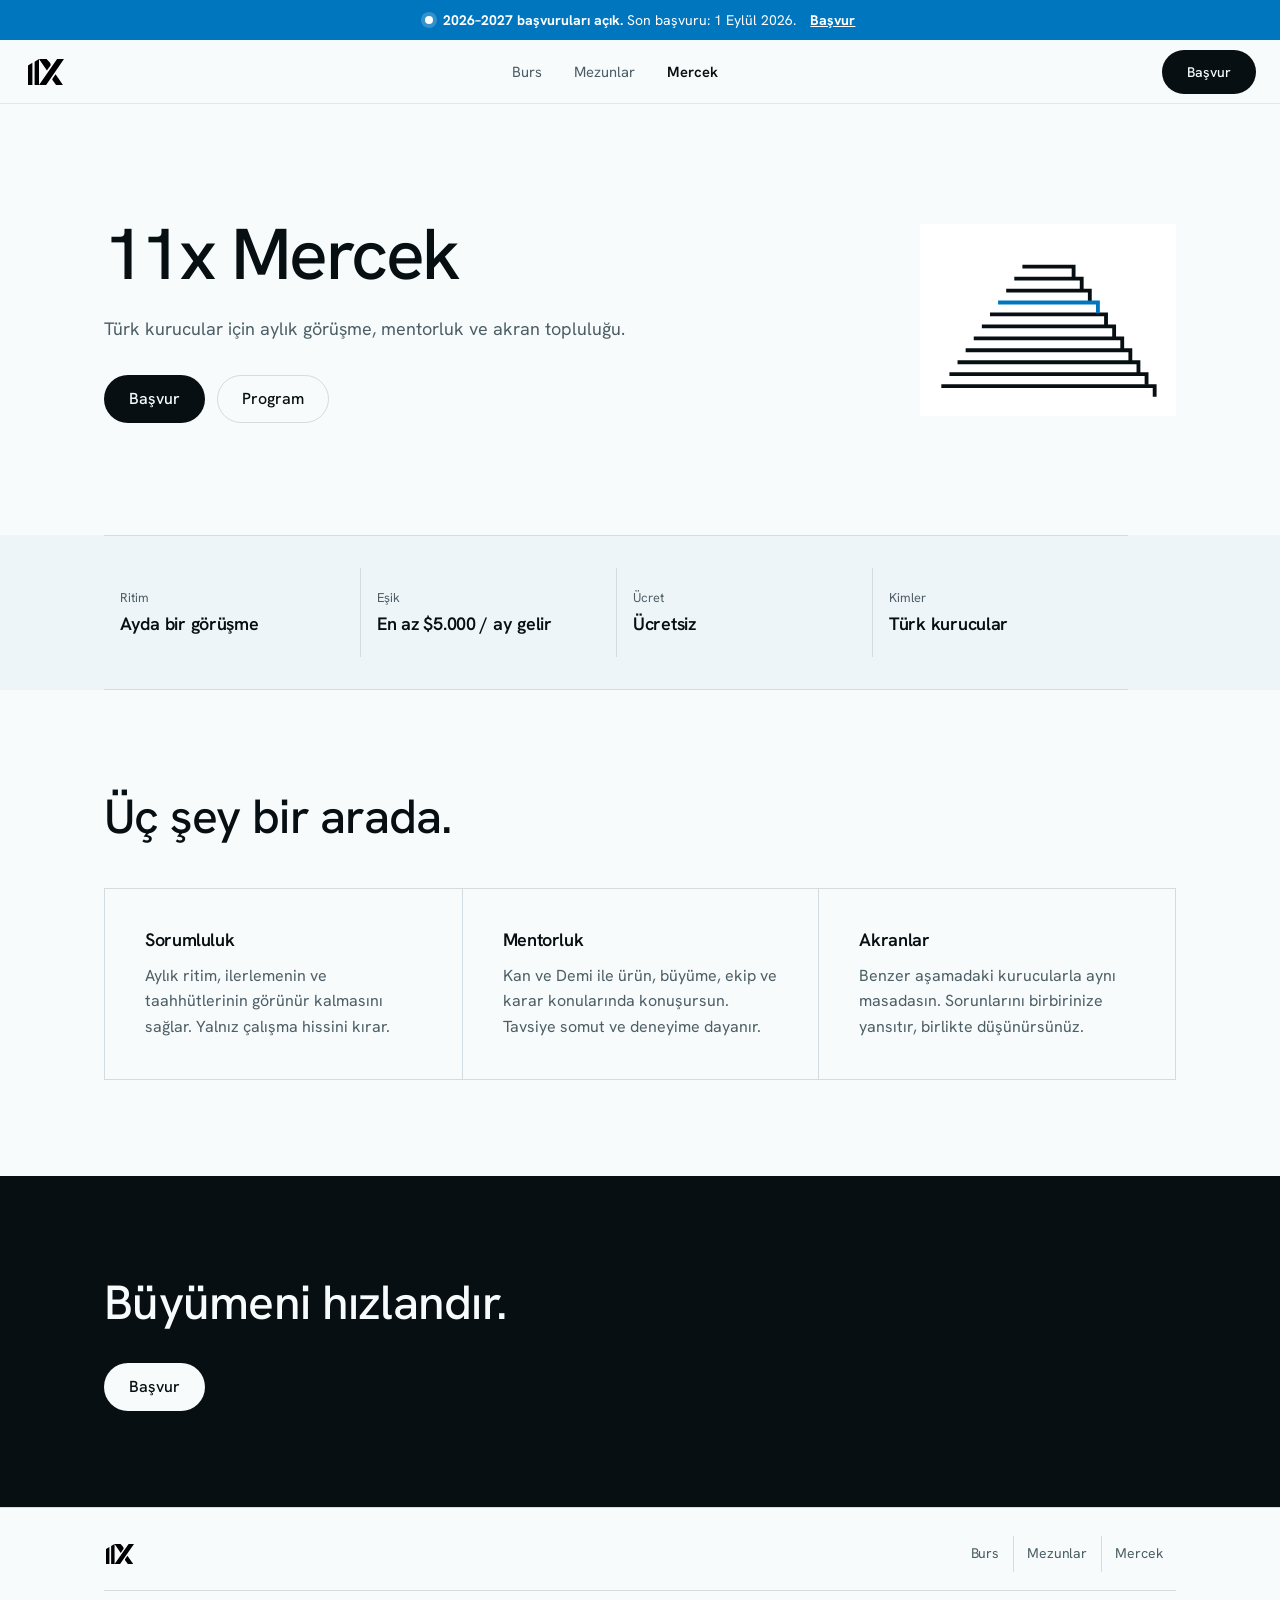
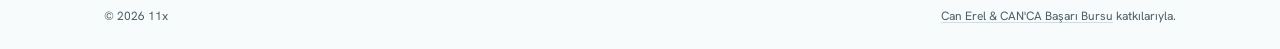
==== commit df56fbec: "Remove Başvur from footer navigation. Keep apply CTAs in the header and application bands; footer st" ====
--- a/mercek/index.html
+++ b/mercek/index.html
@@ -195,13 +195,6 @@
             <li><a href="/">Burs</a></li>
             <li><a href="/mezunlar/">Mezunlar</a></li>
             <li><a href="/mercek/" aria-current="page">Mercek</a></li>
-            <li>
-              <a
-                href="https://forms.gle/wE8u88QNbs6UGq2R9"
-                target="_blank"
-                rel="noopener noreferrer"
-              >Başvur</a>
-            </li>
           </ul>
         </div>
         <div class="footer__meta">
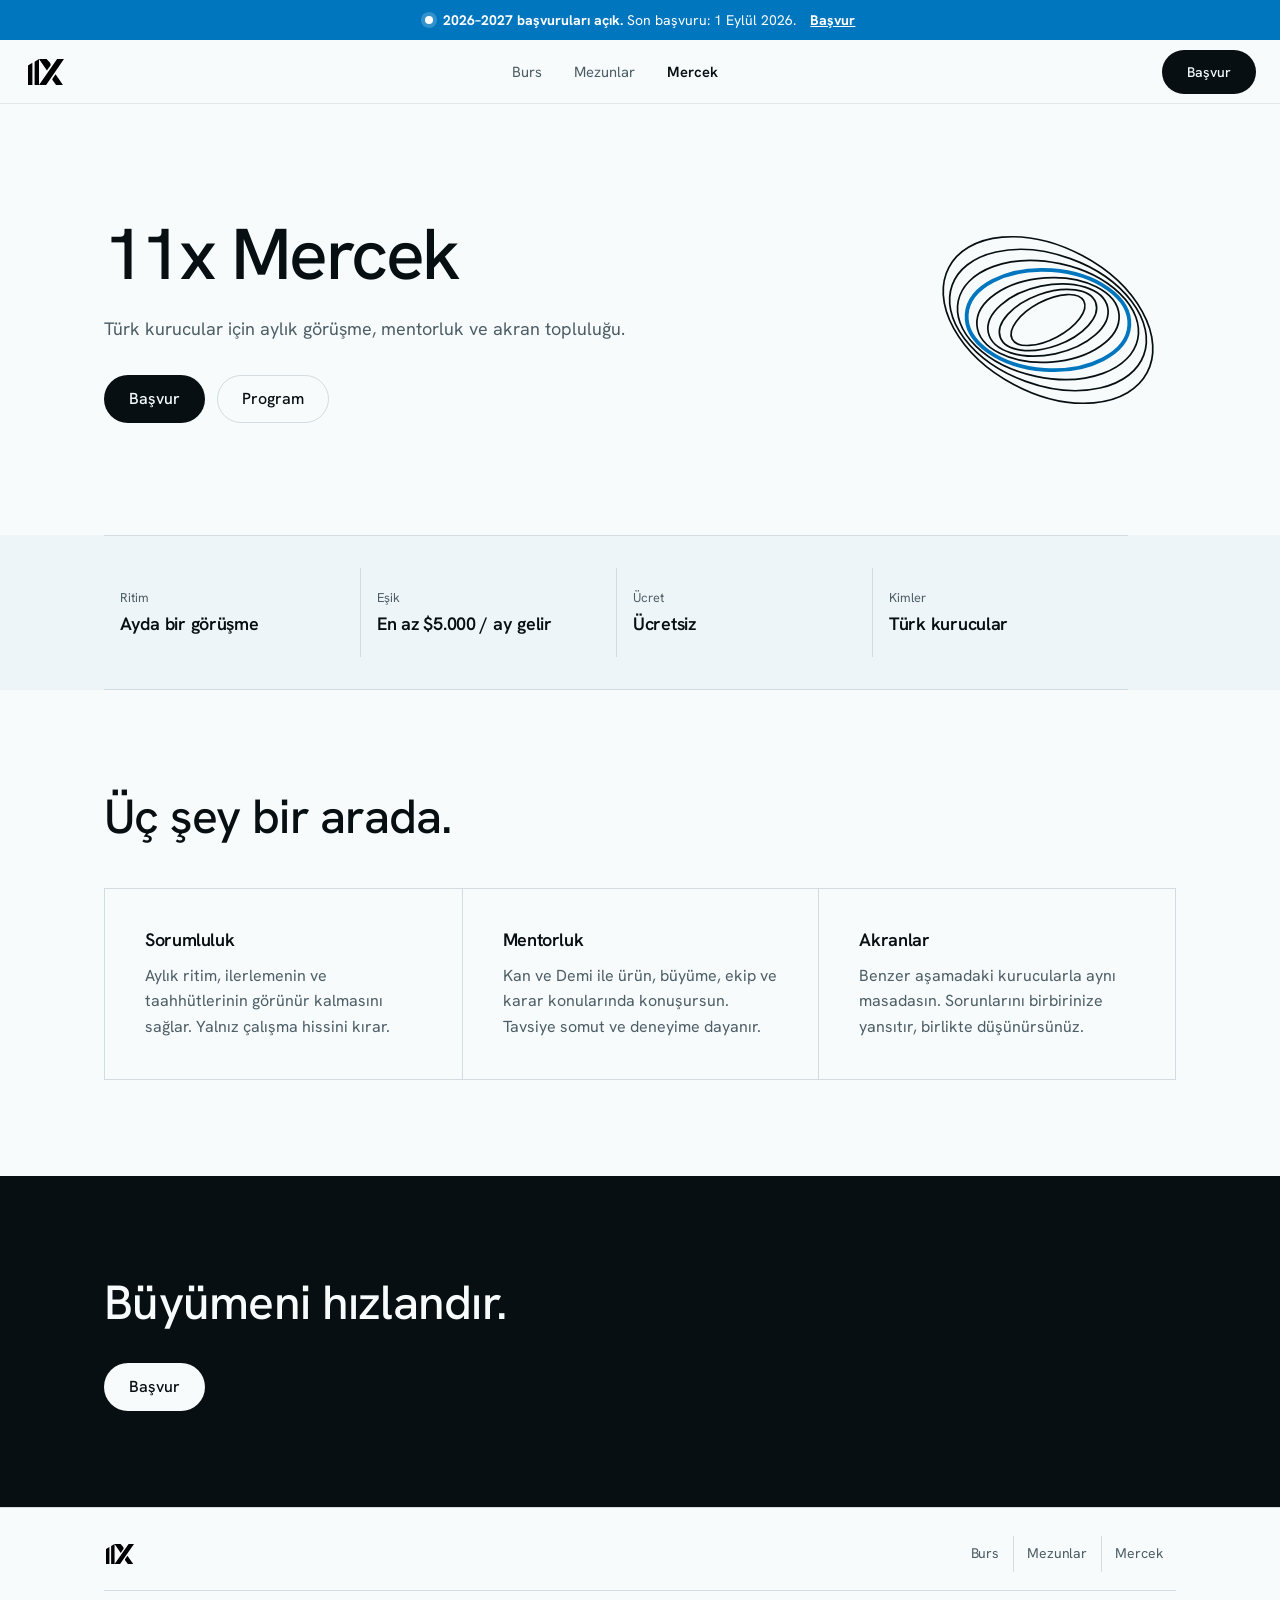
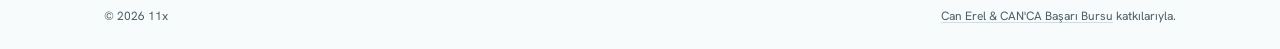
==== commit 50c0269f: "feat: add analytics and Mercek geometry" ====
--- a/mercek/index.html
+++ b/mercek/index.html
@@ -2,6 +2,15 @@
 <html lang="tr">
   <head>
     <meta charset="utf-8">
+    <!-- Google tag (gtag.js) -->
+    <script async src="https://www.googletagmanager.com/gtag/js?id=G-90TMK4M0CC"></script>
+    <script>
+      window.dataLayer = window.dataLayer || [];
+      function gtag(){dataLayer.push(arguments);}
+      gtag('js', new Date());
+
+      gtag('config', 'G-90TMK4M0CC');
+    </script>
     <meta
       name="viewport"
       content="width=device-width, initial-scale=1, viewport-fit=cover"
@@ -97,8 +106,8 @@
         </div>
         <img
           class="mercek-hero__art"
-          src="../assets/terraced-scale.svg"
-          alt="Koyu renkli basamakların arasında tek bir kobalt basamak"
+          src="../assets/mercek-orbits.svg"
+          alt="Birbirine yaklaşan koyu halkaların arasında tek bir kobalt halka"
           width="1200"
           height="900"
         >
